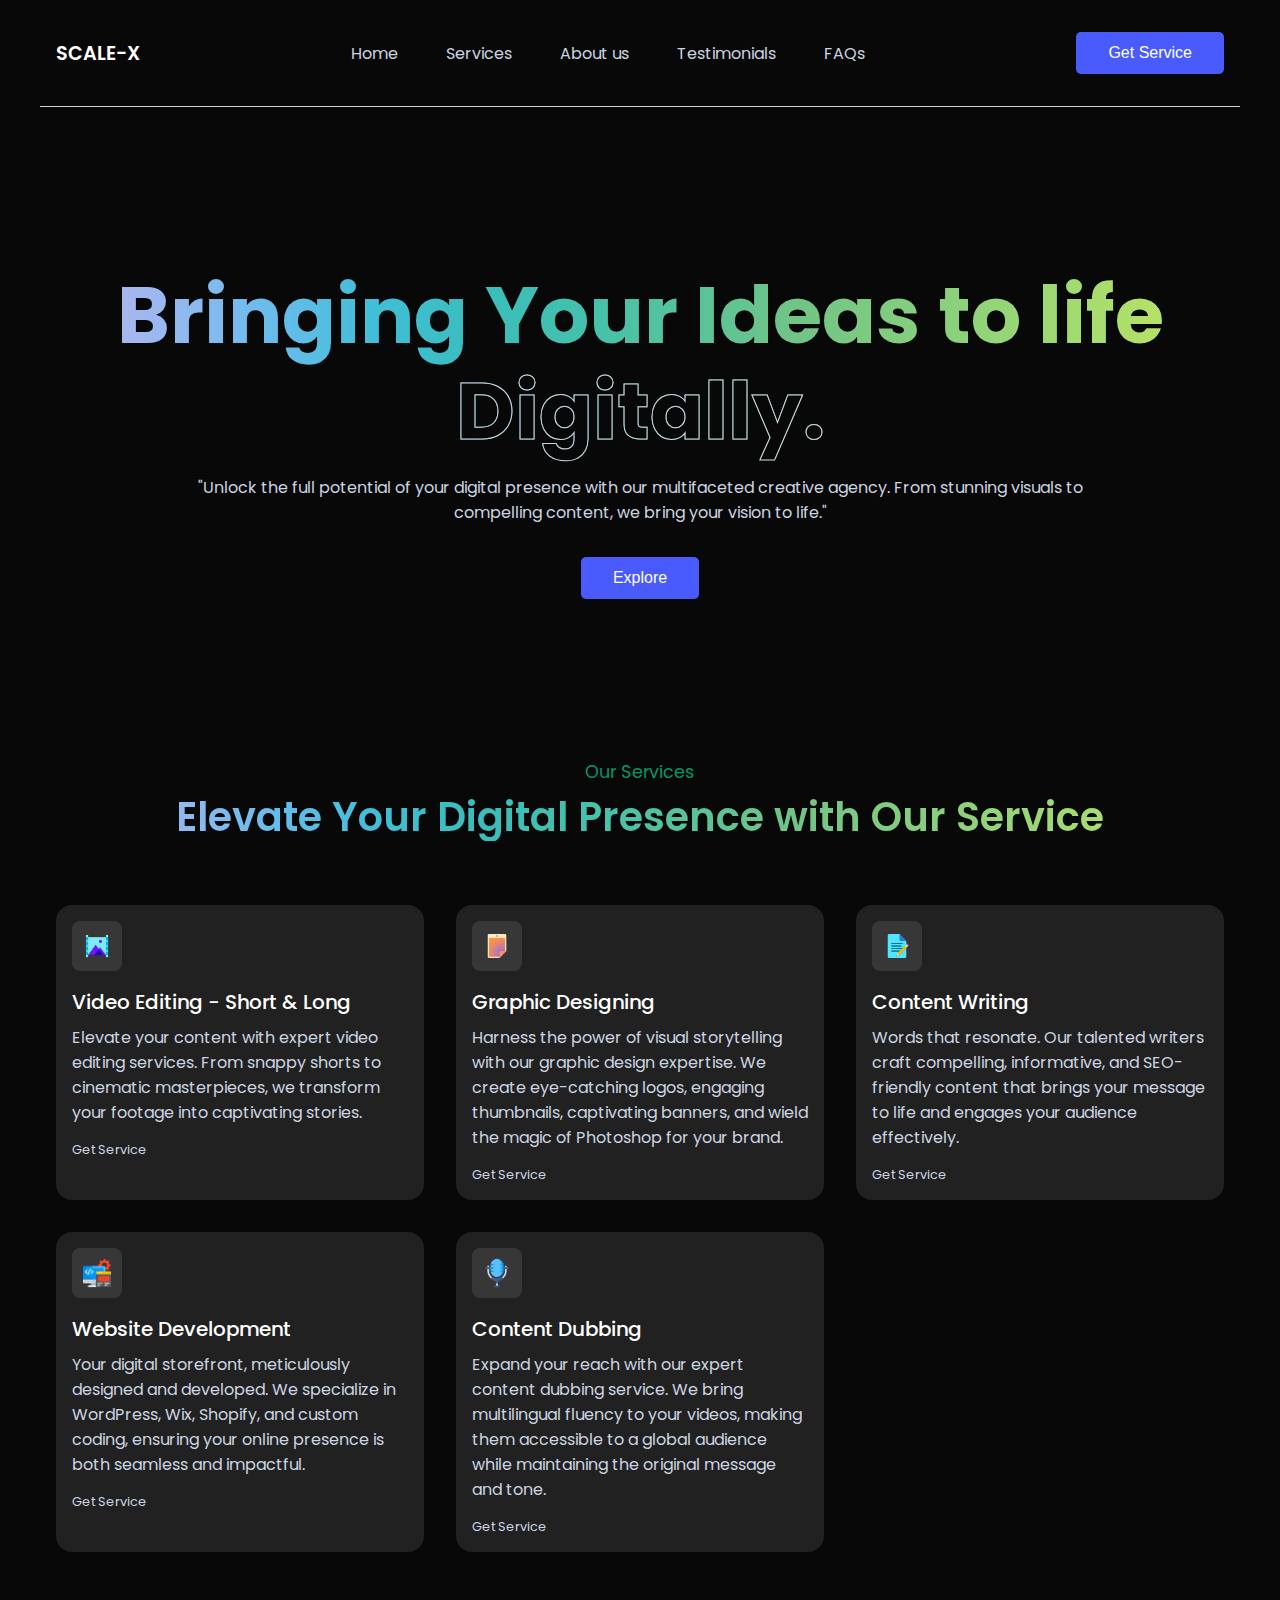
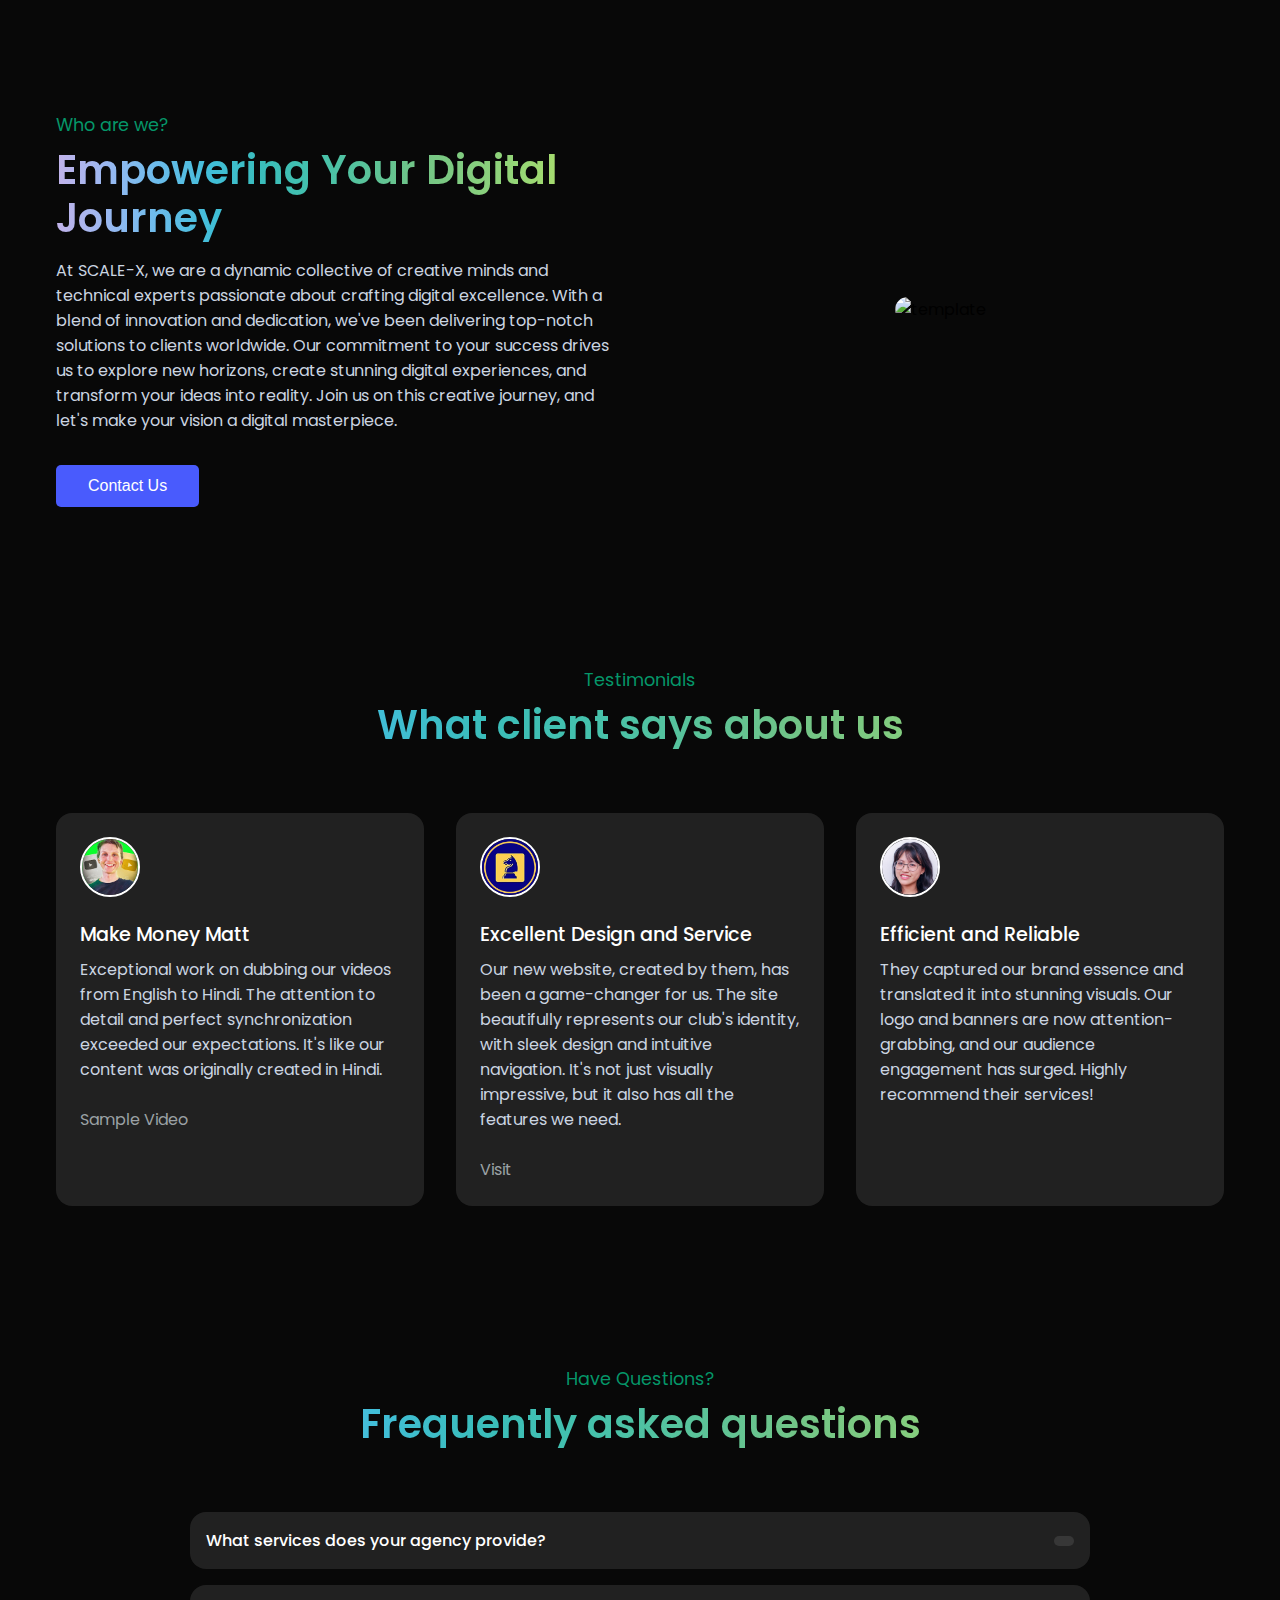
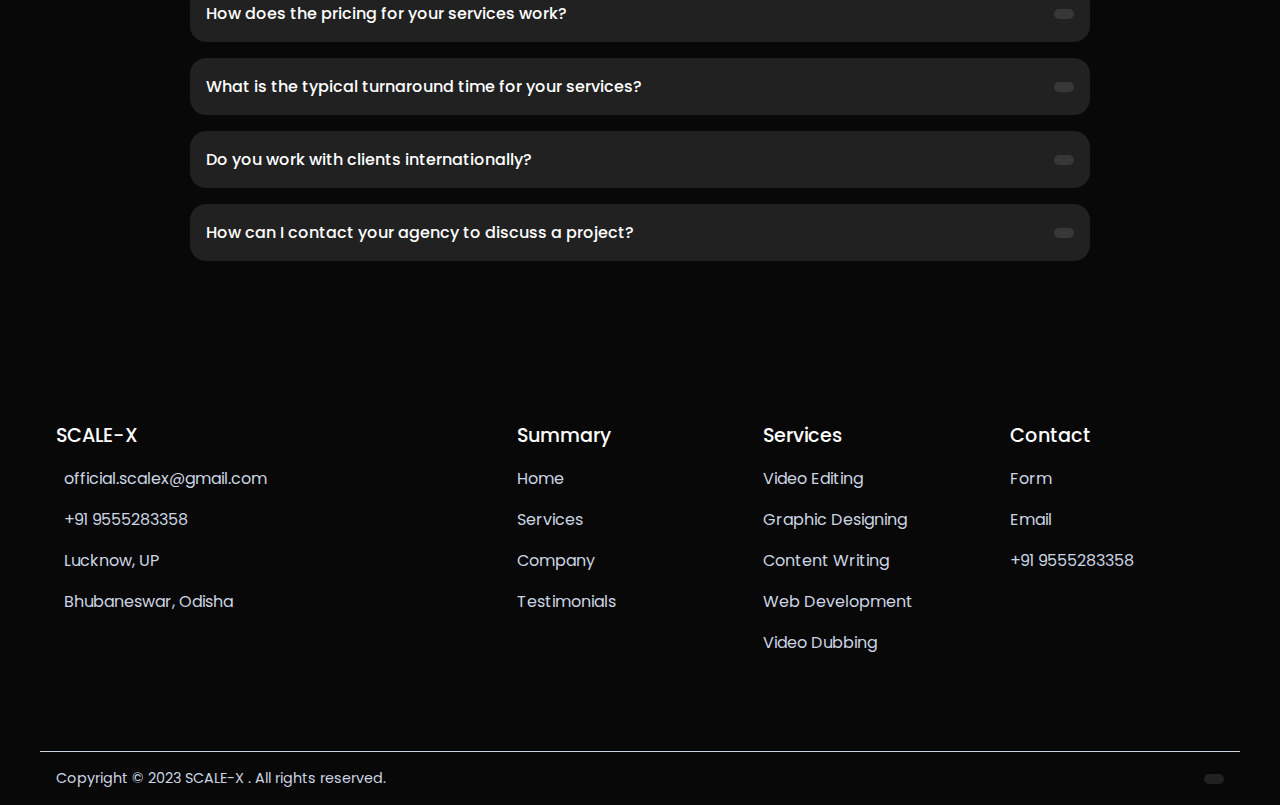
==== index.html @ 84a7ee32 "Add files via upload" ====
<!DOCTYPE html>
<html lang="en">
  <head>
    <meta charset="UTF-8" />
    <meta name="viewport" content="width=device-width, initial-scale=1.0" /> 
    <link rel="stylesheet" href="styles.css" />
    <link rel="shortcut icon" href="assets/favicon.png" type="image/x-icon">
    <link
      href="https://cdn.jsdelivr.net/npm/remixicon@3.4.0/fonts/remixicon.css"
      rel="stylesheet"
    />
    <title>SCALE-X</title>
  </head>
  <body>
    <nav class="section__container nav__container">
      <div class="nav__logo">SCALE-X</div>
      <ul class="nav__links">
        <li class="link"><a href="#home">Home</a></li>
        <li class="link"><a href="#services">Services</a></li>
        <li class="link"><a href="#aboutus">About us</a></li>
        <li class="link"><a href="#testimonial">Testimonials</a></li>
        <li class="link"><a href="#faq">FAQs</a></li>
      </ul>
      <a href="contactform/contact.html"><button class="btn">Get Service</button></a>
    </nav>
    <header id="home" class="section__container header__container">
      <h1 class="section__header">
        Bringing Your Ideas to 
        life <span>Digitally.</span>
      </h1>
      <p>
        "Unlock the full potential of your digital presence with our multifaceted creative agency. From stunning visuals to compelling content, we bring your vision to life."
      </p>
      <a href="#services"><button class="btn">Explore</button></a>
    </header>

    <section id="services" class="section__container service__container">
      <p class="section__subheader">Our Services</p>
      <h2 class="section__header">Elevate Your Digital Presence with Our Service</h2>
      <div class="service__grid">
        <div class="service__card">
          <div class="service__icon">
            <img src="assets/video.png" alt="service" />
          </div>
          <h4>Video Editing - Short & Long</h4>
          <p>
            Elevate your content with expert video editing services. From snappy shorts to cinematic masterpieces, we transform your footage into captivating stories.
          </p>
          <a href="contactform/contact.html">
            Get Service <span><i class="ri-arrow-right-line"></i></span>
          </a>
        </div>
        <div class="service__card">
          <div class="service__icon">
            <img src="assets/graphic.png" alt="service" />
          </div>
          <h4>Graphic Designing</h4>
          <p>
            Harness the power of visual storytelling with our graphic design expertise. We create eye-catching logos, engaging thumbnails, captivating banners, and wield the magic of Photoshop for your brand.
          </p>
          <a href="contactform/contact.html">
            Get Service <span><i class="ri-arrow-right-line"></i></span>
          </a>
        </div>
        <div class="service__card">
          <div class="service__icon">
            <img src="assets/content.png" alt="service" />
          </div>
          <h4>Content Writing</h4>
          <p>
            Words that resonate. Our talented writers craft compelling, informative, and SEO-friendly content that brings your message to life and engages your audience effectively.
          </p>
          <a href="contactform/contact.html">
            Get Service <span><i class="ri-arrow-right-line"></i></span>
          </a>
        </div>
        <div class="service__card">
          <div class="service__icon">
            <img src="assets/service-6.png" alt="service" />
          </div>
          <h4>Website Development</h4>
          <p>
            Your digital storefront, meticulously designed and developed. We specialize in WordPress, Wix, Shopify, and custom coding, ensuring your online presence is both seamless and impactful.
          </p>
          <a href="contactform/contact.html">
            Get Service <span><i class="ri-arrow-right-line"></i></span>
          </a>
        </div>
        <div class="service__card">
          <div class="service__icon">
            <img src="assets/mic.png" alt="service" />
          </div>
          <h4>Content Dubbing</h4>
          <p>
            Expand your reach with our expert content dubbing service. We bring multilingual fluency to your videos, making them accessible to a global audience while maintaining the original message and tone.
          </p>
          <a href="contactform/contact.html">
            Get Service <span><i class="ri-arrow-right-line"></i></span>
          </a>
        </div>
        
      </div>
    </section>

    <section id="aboutus" class="section__container template__container">
      <div class="template__content">
        <p class="section__subheader">Who are we?</p>
        <h2 class="section__header">Empowering Your Digital Journey</h2>
        <p class="description">
          At SCALE-X, we are a dynamic collective of creative minds and technical experts passionate about crafting digital excellence. With a blend of innovation and dedication, we've been delivering top-notch solutions to clients worldwide. Our commitment to your success drives us to explore new horizons, create stunning digital experiences, and transform your ideas into reality. Join us on this creative journey, and let's make your vision a digital masterpiece.
        </p>
        <a href="#contactus"><button class="btn">Contact Us</button></a>
      </div>
      <div class="template__image">
        <img src="assets/aboutus.png" alt="template" />
      </div>
    </section>

    <section id="testimonial" class="section__container client__container">
      <p class="section__subheader">Testimonials</p>
      <h2 class="section__header">What client says about us</h2>
      <div class="client__grid">
        <div class="client__card">
          <img src="assets/matt.jpg" alt="client" />
          <h4>Make Money Matt</h4>
          <p>
            Exceptional work on dubbing our videos from English to Hindi. The attention to detail and perfect synchronization exceeded our expectations. It's like our content was originally created in Hindi.
            <br><br><a href="video/video.html" style="color: rgb(155, 161, 165);">
              Sample Video <span><i class="ri-arrow-right-line"></i></span>
            </a>
          </p>
        </div>
        <div class="client__card">
          <img src="assets/test2.jpg" alt="client" />
          <h4>Excellent Design and Service</h4>
          <p>Our new website, created by them, has been a game-changer for us. The site beautifully represents our club's identity, with sleek design and intuitive navigation. It's not just visually impressive, but it also has all the features we need.
            
            <br><br><a href="https://up32knights.vercel.app/" style="color: rgb(155, 161, 165);">
              Visit <span><i class="ri-arrow-right-line"></i></span>
            </a>
          </p>
        </div>
        <div class="client__card">
          <img src="assets/pic-3.jpg" alt="client" />
          <h4>Efficient and Reliable</h4>
          <p>
            They captured our brand essence and translated it into stunning visuals. Our logo and banners are now attention-grabbing, and our audience engagement has surged. Highly recommend their services!
          </p>
        </div>
      </div>
    </section>

    <section id="faq" class="section__container question__container">
      <p class="section__subheader">Have Questions?</p>
      <h2 class="section__header">Frequently asked questions</h2>
      <div class="question__accordian">
        <div class="question__box">
          <div class="title">
            <span>What services does your agency provide?</span>
            <span class="icon"><i class="ri-add-fill"></i></span>
          </div>
          <div class="content">
            Our agency offers a wide range of services, including video editing (both short and long formats), graphic designing (logos, thumbnails, banners, Photoshop), content writing, website development (WordPress, Wix, Shopify, and custom coding), and content dubbing.
          </div>
        </div>
        <div class="question__box">
          <div class="title">
            <span
              >How does the pricing for your services work?</span
            >
            <span class="icon"><i class="ri-add-fill"></i></span>
          </div>
          <div class="content">
            Our pricing is tailored to the specific needs of each project. We provide customized quotes based on the scope and complexity of your project. Please reach out to us with your project details, and we'll be happy to provide a detailed estimate.
          </div>
        </div>
        <div class="question__box">
          <div class="title">
            <span>What is the typical turnaround time for your services?</span>
            <span class="icon"><i class="ri-add-fill"></i></span>
          </div>
          <div class="content">
            Turnaround times can vary depending on the type of service and the scope of the project. However, we always strive to meet your deadlines. For specific project timelines, please contact us, and we'll provide you with a more accurate estimate.
          </div>
        </div>
        <div class="question__box">
          <div class="title">
            <span
              >Do you work with clients internationally?</span
            >
            <span class="icon"><i class="ri-add-fill"></i></span>
          </div>
          <div class="content">
            Yes, we proudly serve clients from around the world. We have experience working with clients in various countries and time zones. Our digital collaboration tools make it easy to communicate and coordinate projects, ensuring a seamless experience for our international clients.
          </div>
        </div>
        <div class="question__box">
          <div class="title">
            <span
              >How can I contact your agency to discuss a project?</span
            >
            <span class="icon"><i class="ri-add-fill"></i></span>
          </div>
          <div class="content">
            We're eager to hear from you! To discuss your project, you can reach out to us through the contact form on our website, or you can directly email us. Our team will get in touch with you promptly to initiate the conversation about your project.
          </div>
        </div>
      </div>
    </section>

    <footer id="contactus" class="section__container footer__container">
      <div class="footer__grid">
        <div class="footer__col">
          <h4>SCALE-X</h4>
          <p>
            <span><i class="ri-mail-fill"></i></span> official.scalex@gmail.com
          </p>
          <p>
            <span><i class="ri-phone-fill"></i></span> +91 9555283358
          </p>
          <p>
            <span><i class="ri-map-pin-fill"></i></span>Lucknow, UP
          </p>
          <p>
            <span><i class="ri-map-pin-fill"></i></span>Bhubaneswar, Odisha
          </p>
        </div>
        <div class="footer__col">
          <h4>Summary</h4>
          <a href="#home"><p>Home</p></a>
          <a href="#services"><p>Services</p></a>
          <a href="#aboutus"><p>Company</p></a>
          <a href="#testimonial"><p>Testimonials</p></a>
        </div>
        <div class="footer__col">
          <h4>Services</h4>
          <p>Video Editing</p>
          <p>Graphic Designing</p>
          <p>Content Writing</p>
          <p>Web Development</p>
          <p>Video Dubbing</p>
        </div>
        <div class="footer__col">
          <h4>Contact</h4>
          <a href='contactform/contact.html'><p>Form</p></a>
          <a href="mailto:official.scalex@gmail.com"><p>Email</p></a>
          <p>+91 9555283358</p>
        </div>
      </div>
    </footer>
    <div class="section__container footer__bar">
      <p>Copyright © 2023 SCALE-X . All rights reserved.</p>
      <div class="socials">
        <span><i class="ri-linkedin-fill"></i></span>
        
      </div>
    </div>

    <script>
      const questionBox = document.getElementsByClassName("question__box");

      for (let i = 0; i < questionBox.length; i++) {
        questionBox[i].addEventListener("click", function () {
          this.classList.toggle("active");
        });
      }
    </script>
  </body>
</html>
---- styles.css ----
@import url("https://fonts.googleapis.com/css2?family=Poppins:wght@400;500;600;700&display=swap");

:root {
  --primary-color: #495bfd;
  --secondary-color: #059669;
  --background-color: #080808;
  --text-light: #cbd5e1;
  --white: #ffffff;
  --max-width: 1200px;
}

* {
  padding: 0;
  margin: 0;
  box-sizing: border-box;
  scroll-behavior: smooth;
}

.section__container {
  max-width: var(--max-width);
  margin: auto;
  padding: 5rem 1rem;
}

.section__subheader {
  margin-bottom: 0.5rem;
  font-size: 1.1rem;
  color: var(--secondary-color);
  text-align: center;
}

.section__header {
  font-size: 2.5rem;
  font-weight: 600;
  line-height: 3rem;
  text-align: center;
  background: linear-gradient(
    to right,
    #c2b3ea,
    #99b8f1,
    #6abceb,
    #41bed8,
    #3abdbb,
    #44c1ac,
    #59c39a,
    #72c486,
    #83cd7f,
    #96d676,
    #acde6c,
    #c5e562
  );
  -webkit-background-clip: text;
  -webkit-text-fill-color: transparent;
}

.btn {
  padding: 0.75rem 2rem;
  outline: none;
  border: none;
  font-size: 1rem;
  color: var(--white);
  background-color: var(--primary-color);
  border-radius: 5px;
  cursor: pointer;
}

a {
  text-decoration: none;
}

body {
  font-family: "Poppins", sans-serif;
  background-color: var(--background-color);
}

.nav__container {
  padding: 2rem 1rem;
  display: flex;
  align-items: center;
  justify-content: space-between;
  gap: 1rem;
  border-bottom: 1px solid var(--text-light);
}

.nav__logo {
  font-size: 1.2rem;
  font-weight: 600;
  color: var(--white);
}

.nav__links {
  list-style: none;
  display: flex;
  align-items: center;
  gap: 2rem;
}

.link a {
  padding: 0 0.5rem;
  color: var(--text-light);
  transition: 0.3s;
}

.link a:hover {
  color: var(--white);
}

.header__container {
  padding-top: 10rem;
  text-align: center;
}

.header__container .section__header {
  font-size: 5rem;
  font-weight: 700;
  line-height: 6rem;
}

.header__container .section__header span {
  -webkit-text-stroke: 1px var(--text-light);
  -webkit-text-fill-color: var(--background-color);
}

.header__container p {
  max-width: 900px;
  margin: 1rem auto 2rem;
  color: var(--text-light);
}

.service__grid {
  display: grid;
  grid-template-columns: repeat(3, 1fr);
  gap: 2rem;
  margin-top: 4rem;
}

.service__card {
  padding: 1rem;
  background-color: rgba(255, 255, 255, 0.1);
  border-radius: 1rem;
}

.service__icon {
  margin-bottom: 1rem;
  height: 50px;
  width: 50px;
  display: grid;
  place-content: center;
  font-size: 1.5rem;
  color: var(--white);
  background-color: rgba(255, 255, 255, 0.1);
  border-radius: 0.5rem;
}

.service__icon img {
  max-width: 30px;
}

.service__card h4 {
  margin-bottom: 0.5rem;
  font-size: 1.25rem;
  font-weight: 500;
  color: var(--white);
}

.service__card p {
  color: var(--text-light);
  margin-bottom: 1rem;
}

.service__card a {
  display: flex;
  align-items: center;
  gap: 1rem;
  font-size: 0.8rem;
  color: var(--text-light);
}

.service__card a span {
  font-size: 1rem;
  transition: 0.3s;
}

.service__card a:hover span {
  transform: translateX(5px);
}

.template__container {
  display: grid;
  grid-template-columns: repeat(2, 1fr);
  gap: 2rem;
  align-items: center;
}

.template__container .section__subheader {
  text-align: left;
}

.template__container .section__header {
  margin-bottom: 1rem;
  text-align: left;
}

.template__container .description {
  color: var(--text-light);
  margin-bottom: 2rem;
}

.template__image {
  text-align: center;
}

.template__image img {
  width: 100%;
  max-width: 400px;
  border-radius: 1rem;
}

.client__grid {
  margin-top: 4rem;
  display: grid;
  grid-template-columns: repeat(3, 1fr);
  gap: 2rem;
}

.client__card {
  padding: 1.5rem;
  background-color: rgba(255, 255, 255, 0.1);
  border-radius: 1rem;
}

.client__card img {
  margin-bottom: 1rem;
  max-width: 60px;
  border: 2px solid var(--white);
  border-radius: 100%;
}

.client__card h4 {
  margin-bottom: 0.5rem;
  font-size: 1.2rem;
  font-weight: 500;
  color: var(--white);
}

.client__card p {
  font-size: 1rem;
  color: var(--text-light);
}

.question__accordian {
  max-width: 900px;
  margin: 4rem auto 0;
  display: grid;
  gap: 1rem;
}

.question__box {
  padding: 1rem;
  background-color: rgba(255, 255, 255, 0.1);
  border-radius: 1rem;
  color: var(--text-light);
}

.question__box .title {
  display: flex;
  align-items: center;
  justify-content: space-between;
  gap: 1rem;
  font-weight: 500;
  color: var(--white);
}

.question__box .title .icon {
  padding: 5px 10px;
  font-size: 1.2rem;
  border-radius: 5px;
  background-color: rgba(255, 255, 255, 0.1);
  cursor: pointer;
}

.question__box .content {
  height: 0;
  transition: 0.5s;
  overflow: hidden;
}

.question__box.active .content {
  height: 90px;
  padding-top: 1rem;
}

.footer__grid {
  display: grid;
  grid-template-columns: 2fr repeat(3, 1fr);
  gap: 2rem;
}

.footer__col h4 {
  margin-bottom: 1rem;
  font-size: 1.2rem;
  font-weight: 500;
  color: var(--white);
}

.footer__col p {
  color: var(--text-light);
  margin-bottom: 1rem;
  cursor: pointer;
  transition: 0.3s;
}

.footer__col p:hover {
  color: var(--white);
}

.footer__col p span {
  margin-right: 0.5rem;
  color: var(--primary-color);
}

.footer__bar {
  padding: 1rem;
  display: flex;
  align-items: center;
  justify-content: space-between;
  gap: 1rem;
  border-top: 1px solid var(--text-light);
}

.footer__bar p {
  font-size: 0.9rem;
  color: var(--text-light);
}

.socials {
  display: flex;
  align-items: center;
  gap: 1rem;
}

.socials span {
  padding: 5px 10px;
  border-radius: 5px;
  color: var(--text-light);
  background-color: rgba(255, 255, 255, 0.1);
  cursor: pointer;
  transition: 0.3s;
}

.socials span:hover {
  color: var(--white);
}

@media (width < 900px) {
  .nav__links {
    display: none;
  }

  .header__container {
    padding-top: 5rem;
  }

  .service__grid {
    grid-template-columns: repeat(2, 1fr);
    gap: 1rem;
  }

  .template__container {
    grid-template-columns: repeat(1, 1fr);
  }

  .template__content,
  .template__content :is(.section__subheader, .section__header) {
    text-align: center;
  }

  .template__image {
    grid-area: 1/1/2/2;
  }

  .client__grid {
    grid-template-columns: repeat(2, 1fr);
    gap: 1rem;
  }

  .question__box.active .content {
    height: 135px;
  }
}

@media (width < 600px) {
  .header__container .section__header {
    font-size: 4rem;
    line-height: 5rem;
  }

  .service__grid {
    grid-template-columns: repeat(1, 1fr);
  }

  .client__grid {
    grid-template-columns: repeat(1, 1fr);
  }

  .question__box.active .content {
    height: 180px;
  }

  .footer__grid {
    grid-template-columns: repeat(2, 1fr);
  }

  .footer__bar {
    flex-direction: column;
    text-align: center;
  }
}
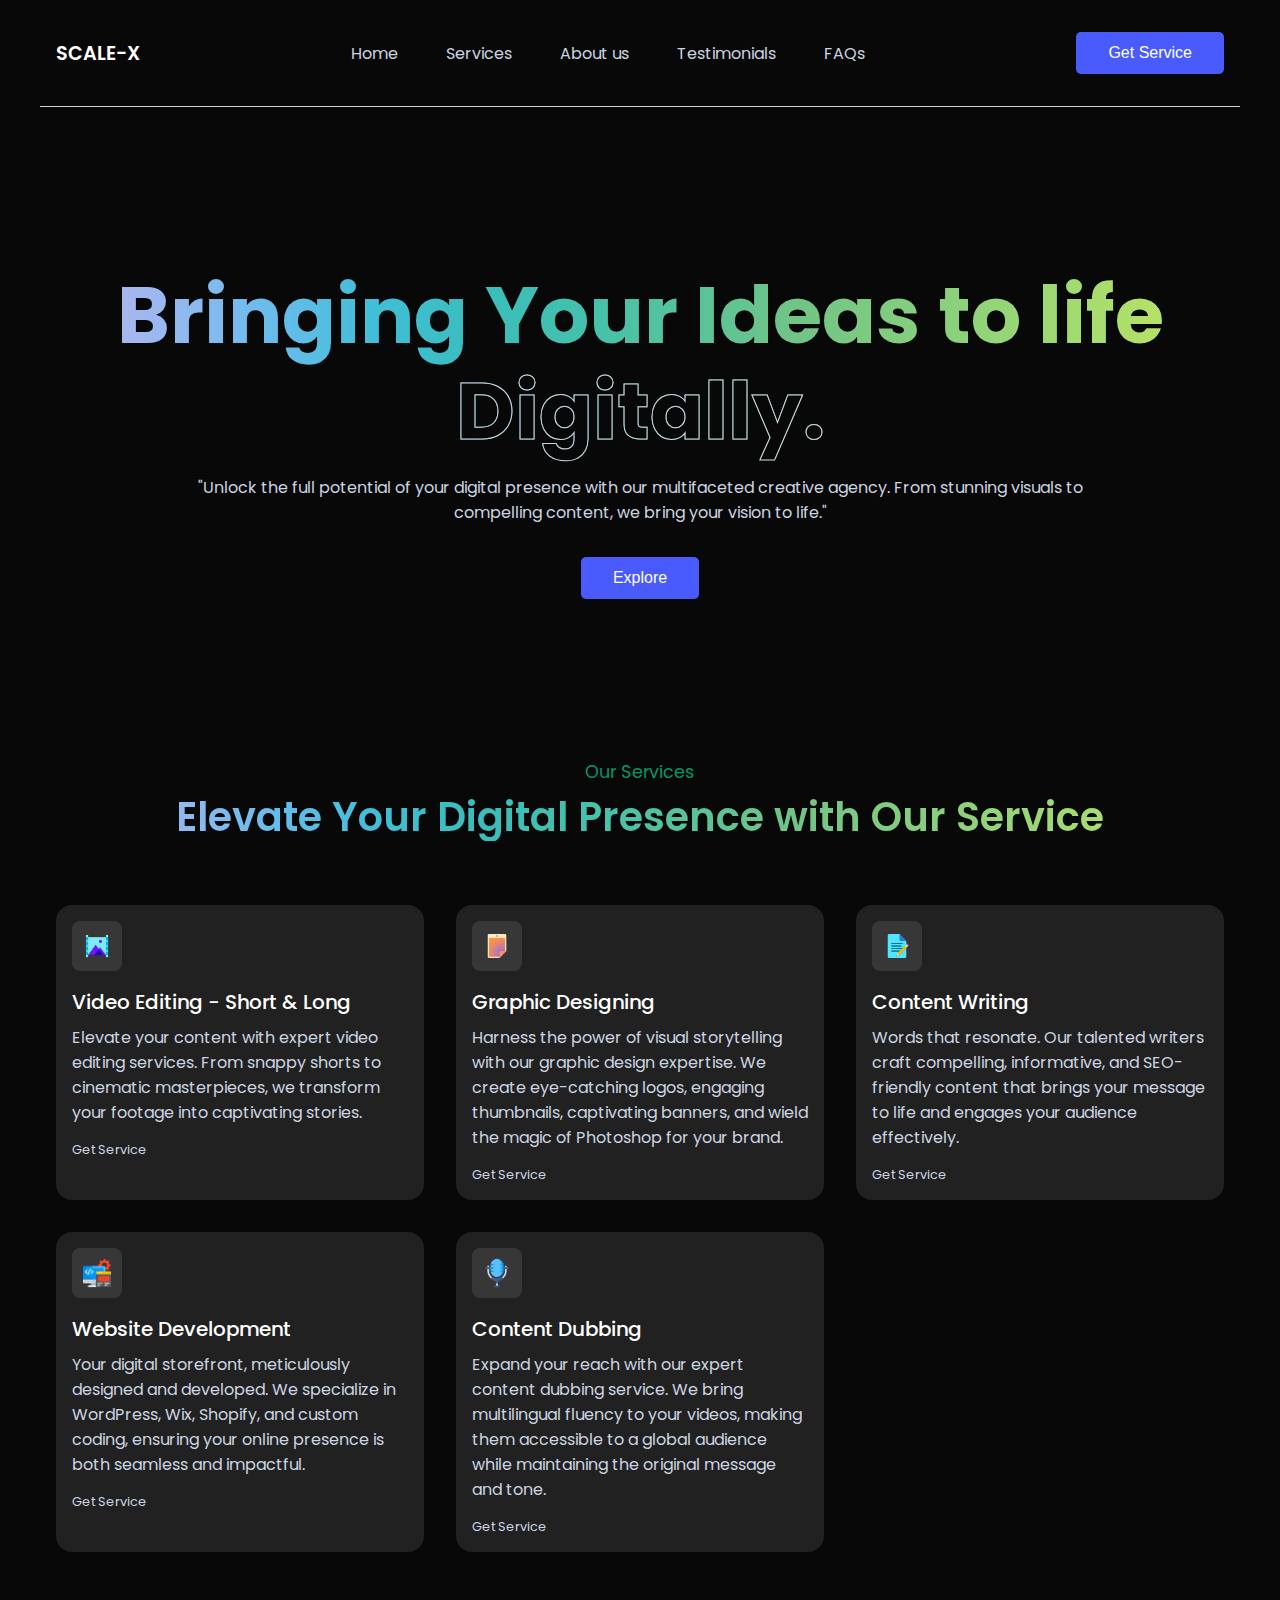
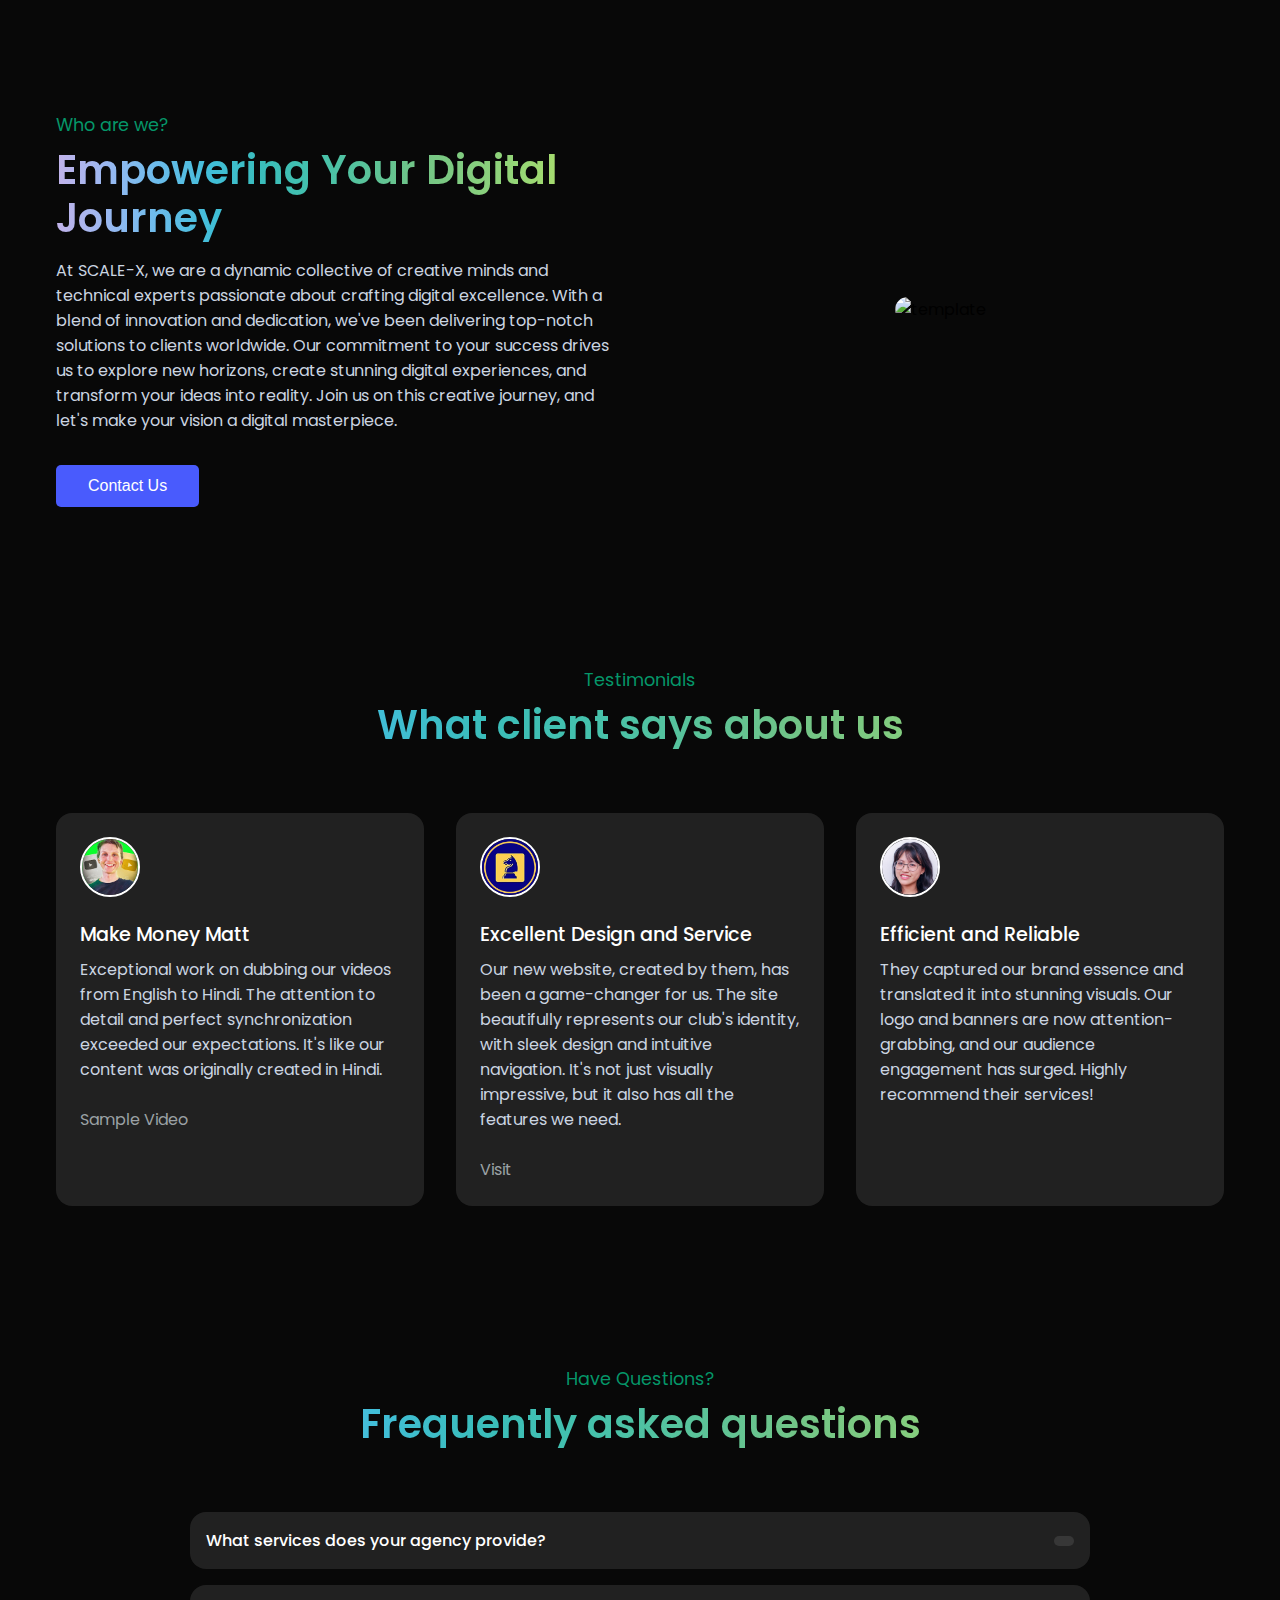
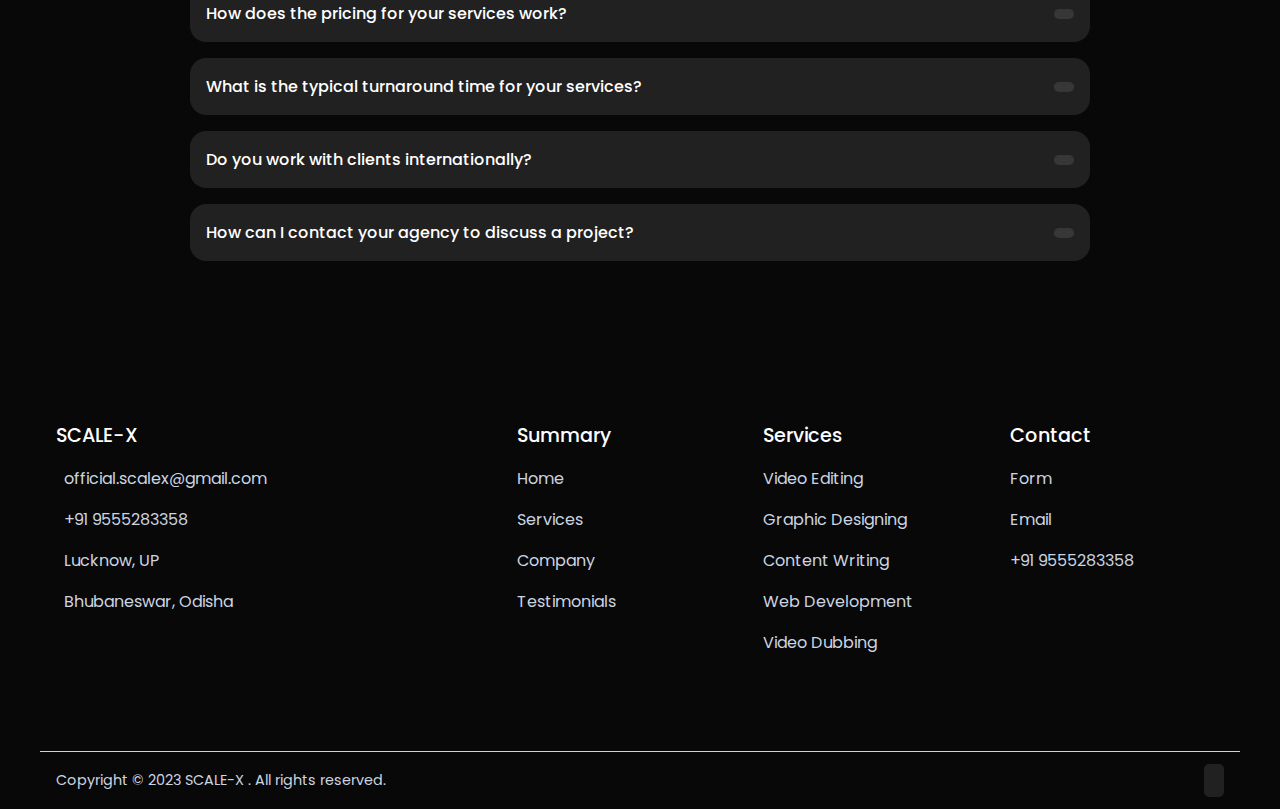
==== commit c045e5bd: "Update index.html" ====
--- a/index.html
+++ b/index.html
@@ -251,7 +251,7 @@
     <div class="section__container footer__bar">
       <p>Copyright © 2023 SCALE-X . All rights reserved.</p>
       <div class="socials">
-        <span><i class="ri-linkedin-fill"></i></span>
+        <a href="https://www.linkedin.com/company/scalexofficial"><span><i class="ri-linkedin-fill"></i></span></a>
         
       </div>
     </div>
